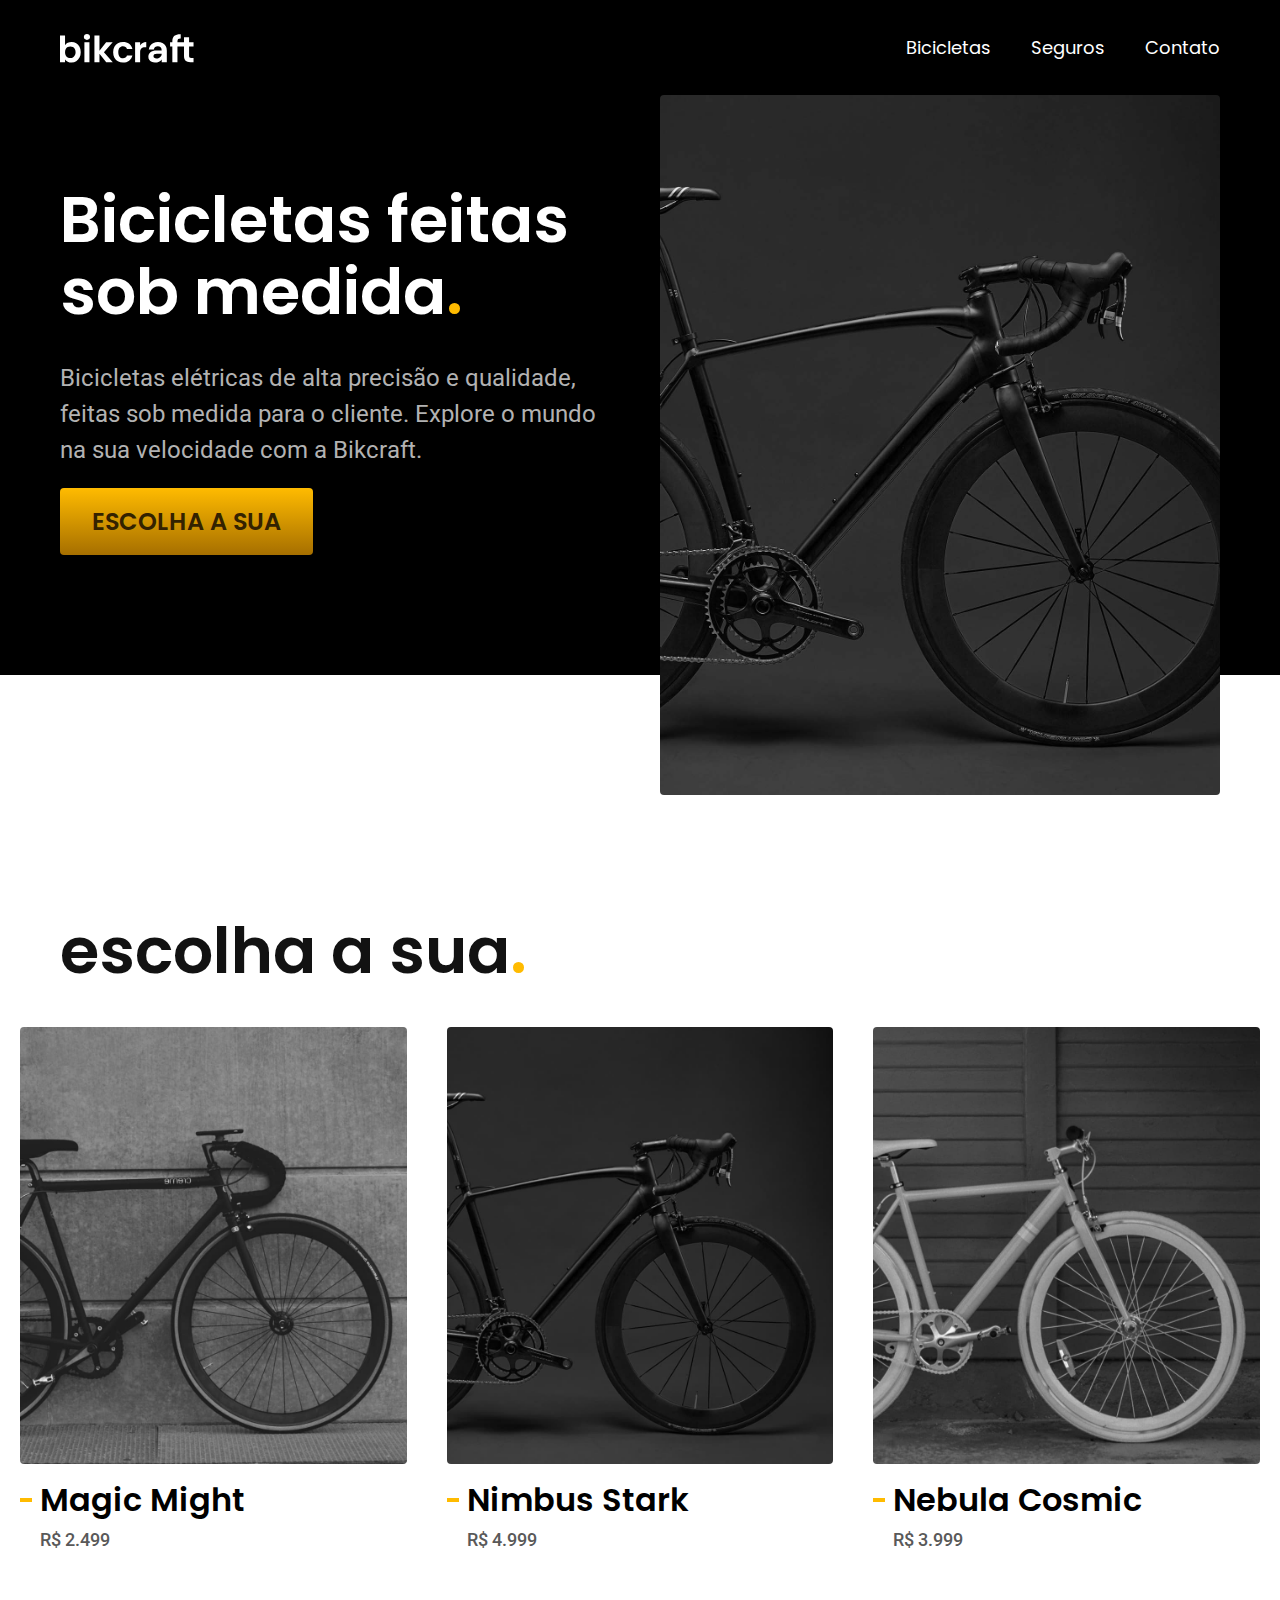
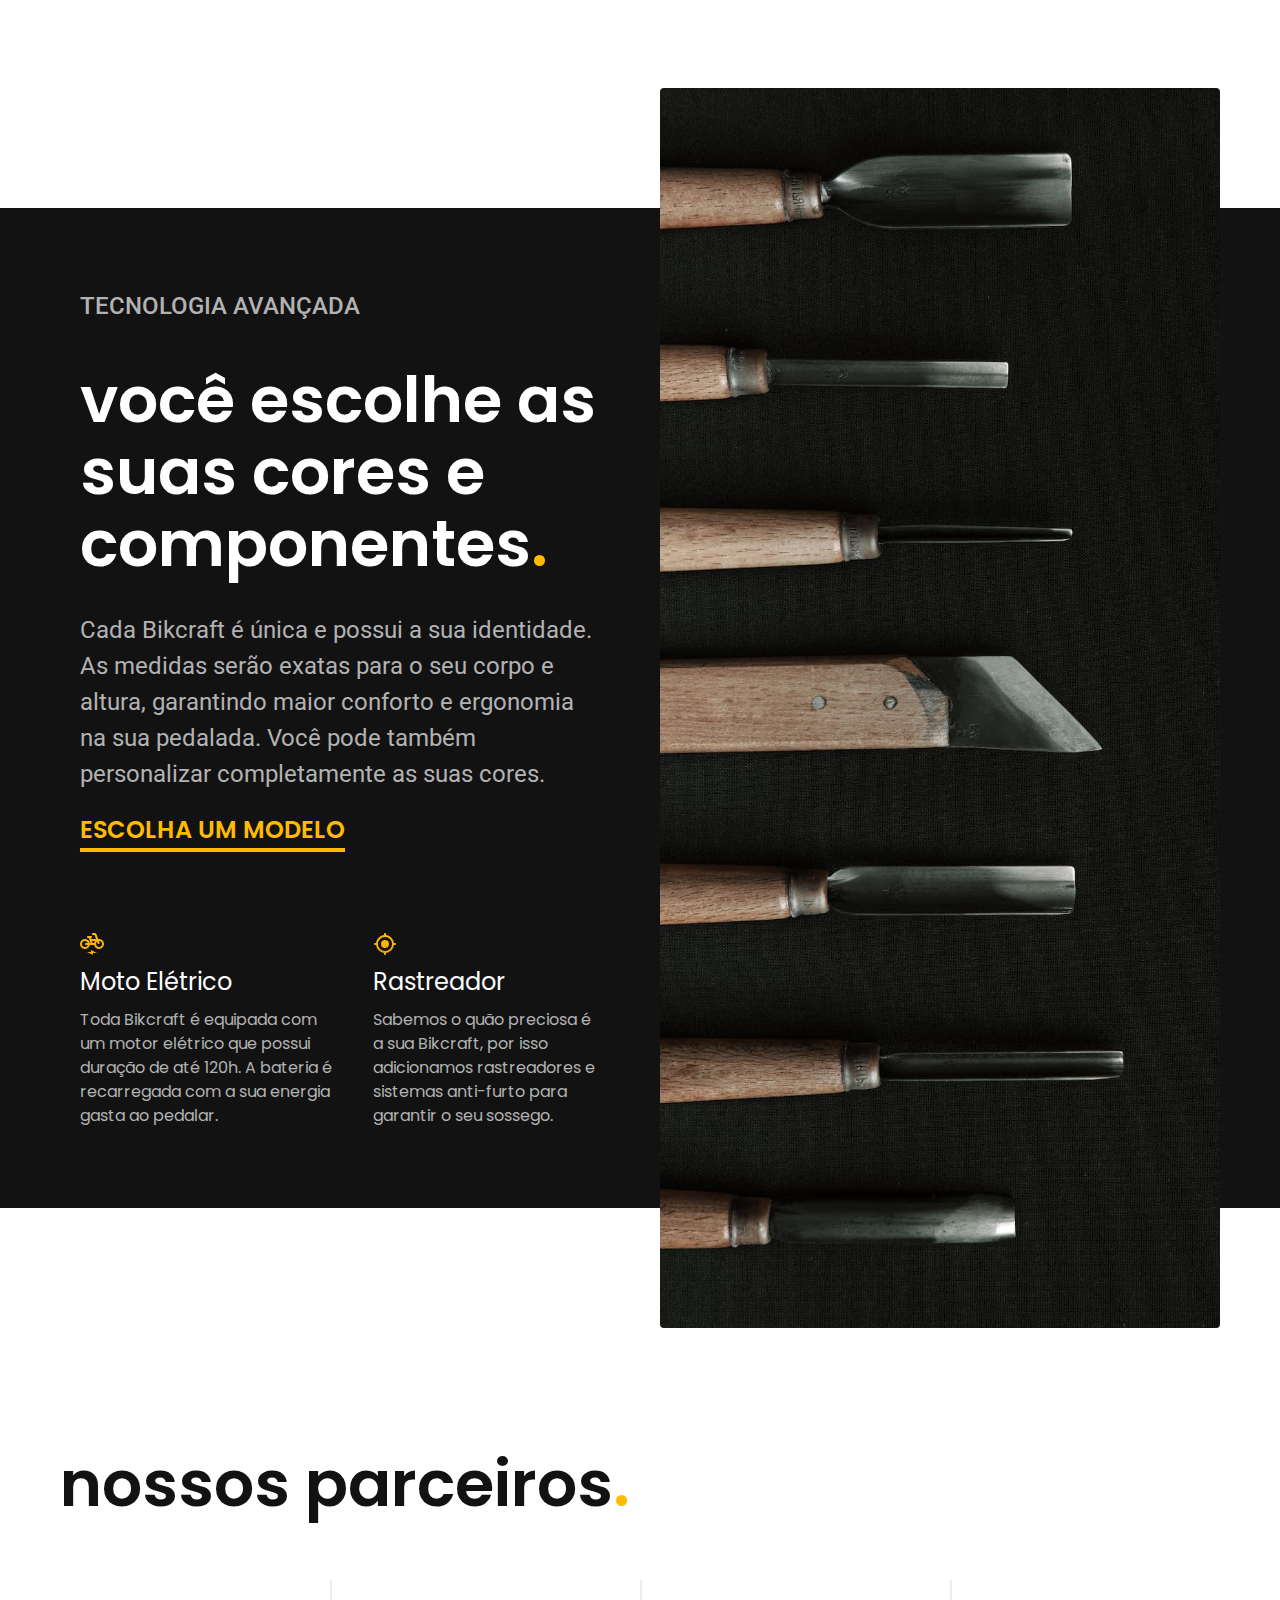
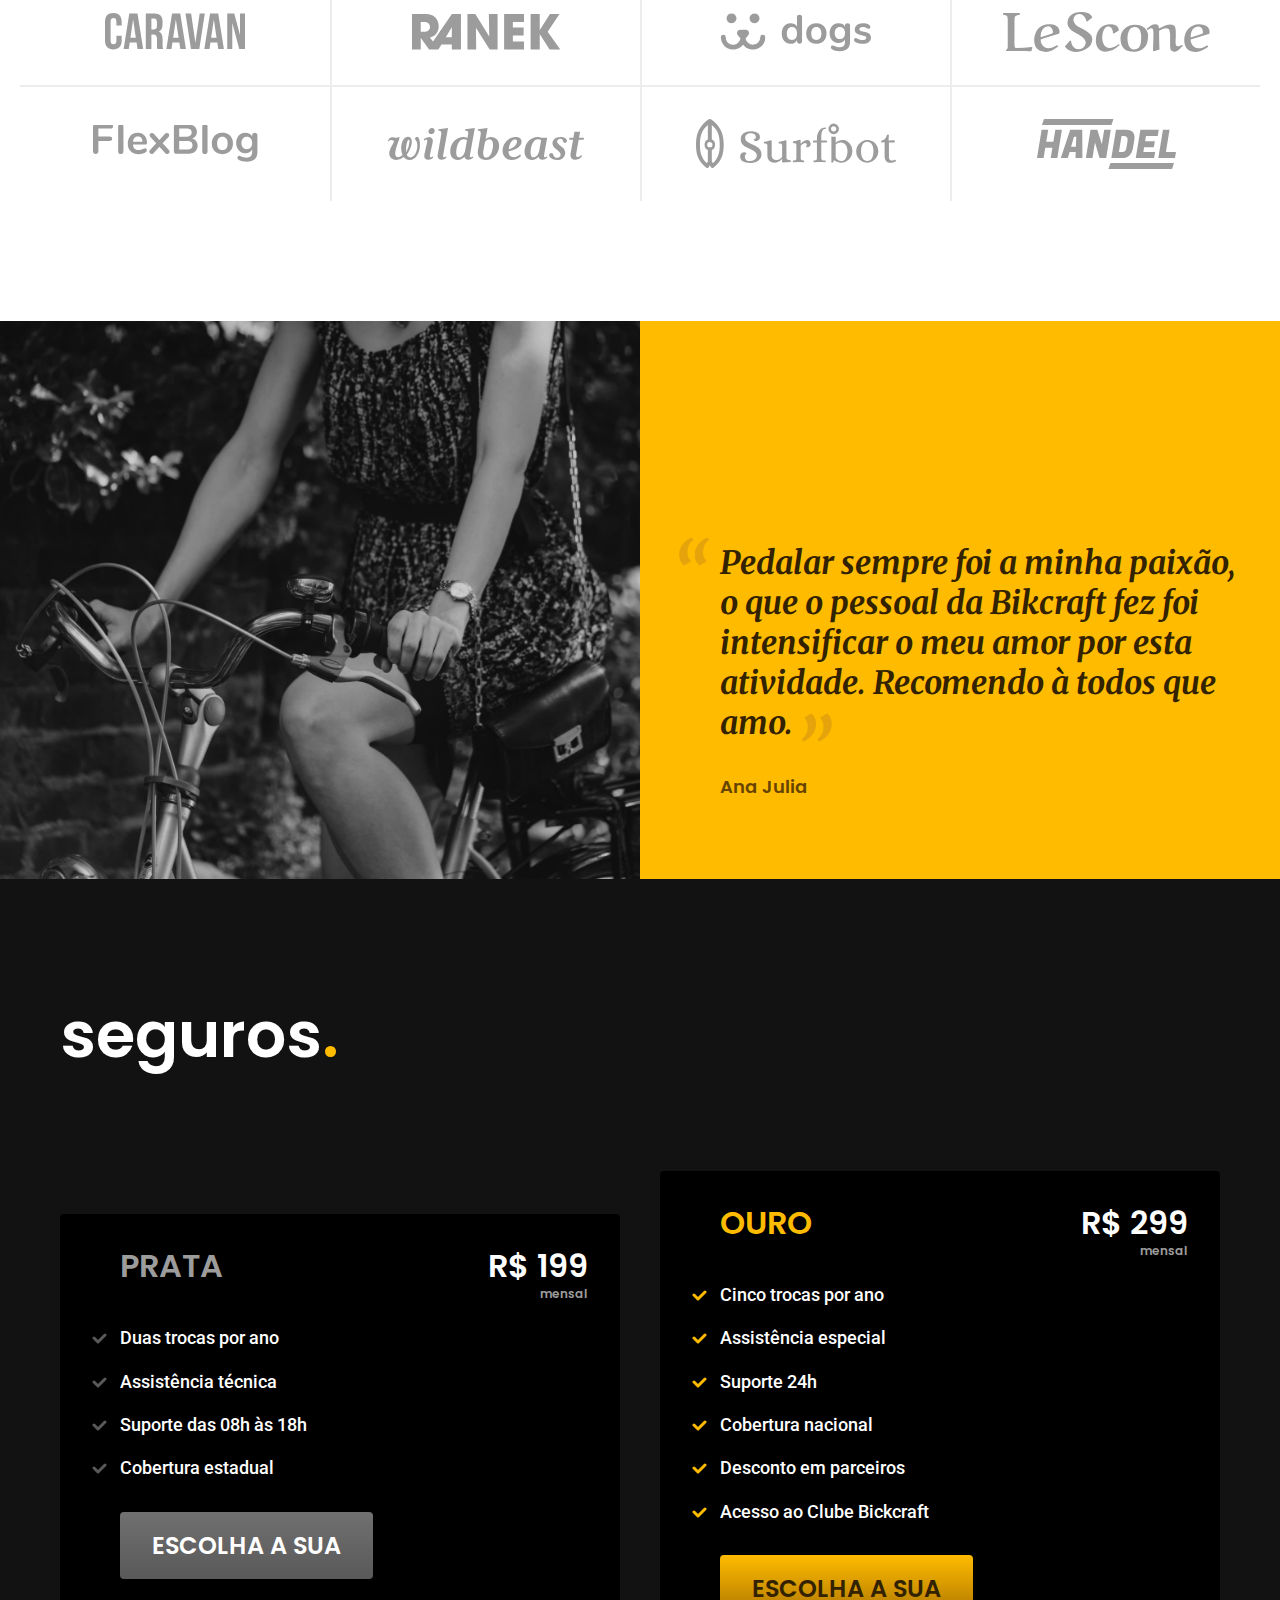
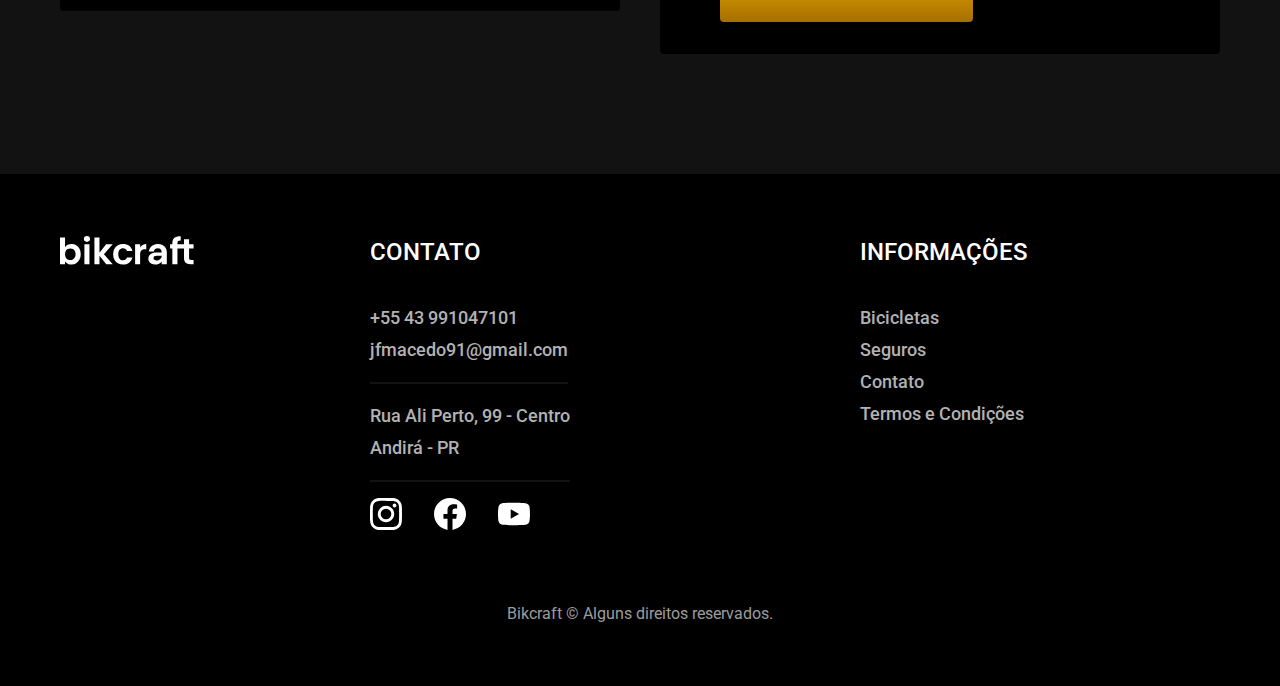
==== index.html @ 84ad5afe "add home footer" ====
<!DOCTYPE html>
<html lang="pt-BR">
<head>
  <meta charset="UTF-8" />
  <link rel="preconnect" href="https://fonts.googleapis.com" />
  <link rel="preconnect" href="https://fonts.gstatic.com" crossorigin />
  <link href="https://fonts.googleapis.com/css2?family=Merriweather:ital,wght@1,900&family=Poppins:wght@400;600&family=Roboto:wght@400;500&display=swap" rel="stylesheet" />
  <meta name="viewport" content="width=device-width, initial-scale=1.0" />
  <title>Bikcraft - Bicicletas Elétricas</title>
  <meta name="description" content="Bicicletas elétricas de alta precisão e qualidade,  feitas sob medida para o cliente. Explore o mundo na sua velocidade com a Bikcraft." />
  <link rel="stylesheet" href="./css/styles.css">
  <link rel="icon" href="favicon.png" type="image/png">
</head>
<body>
  <header class="header-bg">
    <div class="header container">
      <a href="./">
        <img src="./img/bikcraft.svg" alt="Bikcraft">
      </a>
      <nav aria-label="primaria">
        <ul class="header-menu font1-m color-gray00">
          <li><a href="./bicycles.html">Bicicletas</a></li>
          <li><a href="./secure.html">Seguros</a></li>
          <li><a href="./contact.html">Contato</a></li>
        </ul>
      </nav>
    </div>
  </header>
  <main class="introduction-bg">
    <div class="introduction container color-gray00">
      <div class="introduction-content">
        <h1 class="font1-xxl color-gray00">Bicicletas feitas sob medida<span class="color-primary01">.</span></h1>
        <p class="font2-l color-gray05">Bicicletas elétricas de alta precisão e qualidade,  feitas sob medida para o cliente. Explore o mundo na sua velocidade com a Bikcraft.</p>
        <a class="button primary" href="./bicycles.html">Escolha a sua</a>
      </div>
      <div>
        <img src="./img/fotos/introducao.jpg" alt="Bicicleta elétrica preta.">
      </div>
    </div>
  </main>
  <article class="bicycles-list">
    <h2 class="container font1-xxl color-gray11">escolha a sua<span class="color-primary01">.</span></h2>
    <ul>
      <li>
        <a href="./bicycles/magic-might.html">
          <img src="./img/bicicletas/magic-home.jpg" alt="Bicicleta Preta">
          <h3 class="font1-xl color-gray12">Magic Might</h3>
          <span class="font2-m color-gray08">R$ 2.499</span>
        </a>
      </li>
      <li>
        <a href="./bicycles/nimbus-stark.html">
          <img src="./img/bicicletas/nimbus-home.jpg" alt="Bicicleta Branca">
          <h3 class="font1-xl color-gray12">Nimbus Stark</h3>
          <span class="font2-m color-gray08">R$ 4.999</span>
        </a>
      </li>
      <li>
        <a href="./bicycles/nebula-cosmic.html">
          <img src="./img/bicicletas/nebula-home.jpg" alt="Bicicleta Preta">
          <h3 class="font1-xl color-gray12">Nebula Cosmic</h3>
          <span class="font2-m color-gray08">R$ 3.999</span>
        </a>
      </li>
    </ul>
  </article>
  <article class="technology-bg">
    <div class="technology container">
      <div class="technology-content">
        <span class="font2-l-b color-gray05">tecnologia avançada</span>
        <h2 class="font1-xxl color-gray00">você escolhe as suas cores e componentes<span class="color-primary01">.</span></h2>
        <p class="font2-l color-gray05 ">Cada Bikcraft é única e possui a sua identidade. As medidas serão exatas para o seu corpo e altura, garantindo maior conforto e ergonomia na sua pedalada. Você pode também personalizar completamente as suas cores.</p>
        <a class="link" href="./bicycles.html">Escolha um modelo</a>
        <div class="technology-benefits">
          <div>
            <img src="./img/icones/eletrica.svg" alt="">
            <h3 class="font1-l color-gray00">Moto Elétrico</h3>
            <p class="font1-s color-gray05">Toda Bikcraft é equipada com um motor elétrico que possui duração de até 120h. A bateria é recarregada com a sua energia gasta ao pedalar.</p>
          </div>
          <div>
            <img src="./img/icones/rastreador.svg" alt="">
            <h3 class="font1-l color-gray00">Rastreador</h3>
            <p class="font1-s color-gray05">Sabemos o quão preciosa é a sua Bikcraft, por isso adicionamos rastreadores e sistemas anti-furto para garantir o seu sossego.</p>
          </div>
        </div>
      </div>
      <div class="technology-image">
        <img src="./img/fotos/tecnologia.jpg" alt="">
      </div>
    </div>
  </article>
  <section class="partners" aria-label="Nossos parceiros">
    <h2 class="container font1-xxl color-gray11">nossos parceiros<span class="color-primary01">.</span></h2>
    <ul>
      <li><img src="./img/parceiros/caravan.svg" alt="caravan"></li>
      <li><img src="./img/parceiros/ranek.svg" alt="ranek"></li>
      <li><img src="./img/parceiros/dogs.svg" alt="dogs"></li>
      <li><img src="./img/parceiros/lescone.svg" alt="lescone"></li>
      <li><img src="./img/parceiros/flexblog.svg" alt="flexblog"></li>
      <li><img src="./img/parceiros/wildbeast.svg" alt="wildbeast"></li>
      <li><img src="./img/parceiros/surfbot.svg" alt="surfbot"></li>
      <li><img src="./img/parceiros/handel.svg" alt="handel"></li>
    </ul>
  </section>
  <section class="testimony" aria-label="Depoimento">
    <div>
      <img src="./img/fotos/depoimento.jpg" alt="Pessoa pedalando em uma bikcraft">
    </div>
    <div class="testimony-content">
      <blockquote class="font1-xl color-primary05">
        <p>Pedalar sempre foi a minha paixão, o que o pessoal da Bikcraft fez foi intensificar o meu amor por esta atividade. Recomendo à todos que amo.</p>
      </blockquote>
      <span class="font1-m-b color-primary04">Ana Julia</span>
    </div>
  </section>
  <article class="secures-bg">
    <div class="secures container">
      <h2 class="font1-xxl color-gray00">seguros<span class="color-primary01">.</span></h2>
      <div class="secure silver">
        <h3 class="font1-xl color-gray06">PRATA</h3>
        <span class="font1-xl color-gray00">R$ 199<span class="font1-xs color-gray06">mensal</span></span>
        <ul class="font2-m color-gray00">
          <li>Duas trocas por ano</li>
          <li>Assistência técnica</li>
          <li>Suporte das 08h às 18h</li>
          <li>Cobertura estadual</li>
        </ul>
        <a class="button secondary" href="./budget.html">Escolha a sua</a>
      </div>
      <div class="secure gold">
        <h3 class="font1-xl color-primary01">OURO</h3>
        <span class="font1-xl color-gray00">R$ 299<span class="font1-xs color-gray06">mensal</span></span>
        <ul class="font2-m color-gray00">
          <li>Cinco trocas por ano</li>
          <li>Assistência especial</li>
          <li>Suporte 24h</li>
          <li>Cobertura nacional</li>
          <li>Desconto em parceiros</li>
          <li>Acesso ao Clube Bickcraft</li>
        </ul>
        <a class="button primary" href="./budget.html">Escolha a sua</a>
      </div>
    </div>
  </article>
  <footer class="footer-bg">
    <div class="footer container">
      <img src="./img/bikcraft.svg" alt="Bikcraft">
      <div class="footer-contact">
        <h3 class="font2-l-b color-gray00">Contato</h3>
        <ul class="font2-m color-gray05">
          <li><a href="tel:+5543991047101">+55 43 991047101</a></li>
          <li><a href="mailto:jfmacedo91@gmail.com">jfmacedo91@gmail.com</a></li>
        </ul>
        <address class="font2-m color-gray05">
          Rua Ali Perto, 99 - Centro <br />
          Andirá - PR
        </address>
        <div class="footer-social">
          <a href="https://www.instagram.com/">
            <img src="./img/redes/instagram.svg" alt="Icone Instagram">
          </a>
          <a href="https://www.facebook.com/">
            <img src="./img/redes/facebook.svg" alt="Icone Facebook">
          </a>
          <a href="https://www.youtube.com/">
            <img src="./img/redes/youtube.svg" alt="Icone Youtube">
          </a>
        </div>
      </div>
      <div class="footer-information">
        <h3 class="font2-l-b color-gray00">Informações</h3>
        <nav>
          <ul class="font2-m color-gray05">
            <li><a href="./bicycles.html">Bicicletas</a></li>
            <li><a href="./secure.html">Seguros</a></li>
            <li><a href="./contact.html">Contato</a></li>
            <li><a href="./terms.html">Termos e Condições</a></li>
          </ul>
        </nav>
      </div>
      <p class="footer-copy font2-s color-gray06">Bikcraft &copy; Alguns direitos reservados.</p>
    </div>
  </footer>
</body>
</html>
---- css/styles.css ----
@import "./global/global.css";

/* Utilities */
@import "./utilities/colors.css";
@import "./utilities/typography.css";
@import "./utilities/components.css";

/* Global */
@import "./global/header.css";
@import "./global/footer.css";

/* Home */
@import "./home/introduction.css";
@import "./home/technology.css";
@import "./home/partners.css";
@import "./home/testimony.css";

/* Bicycles */
@import "./bicycles/bicycles-list.css";

/* Secure */
@import "./secure/secure.css";
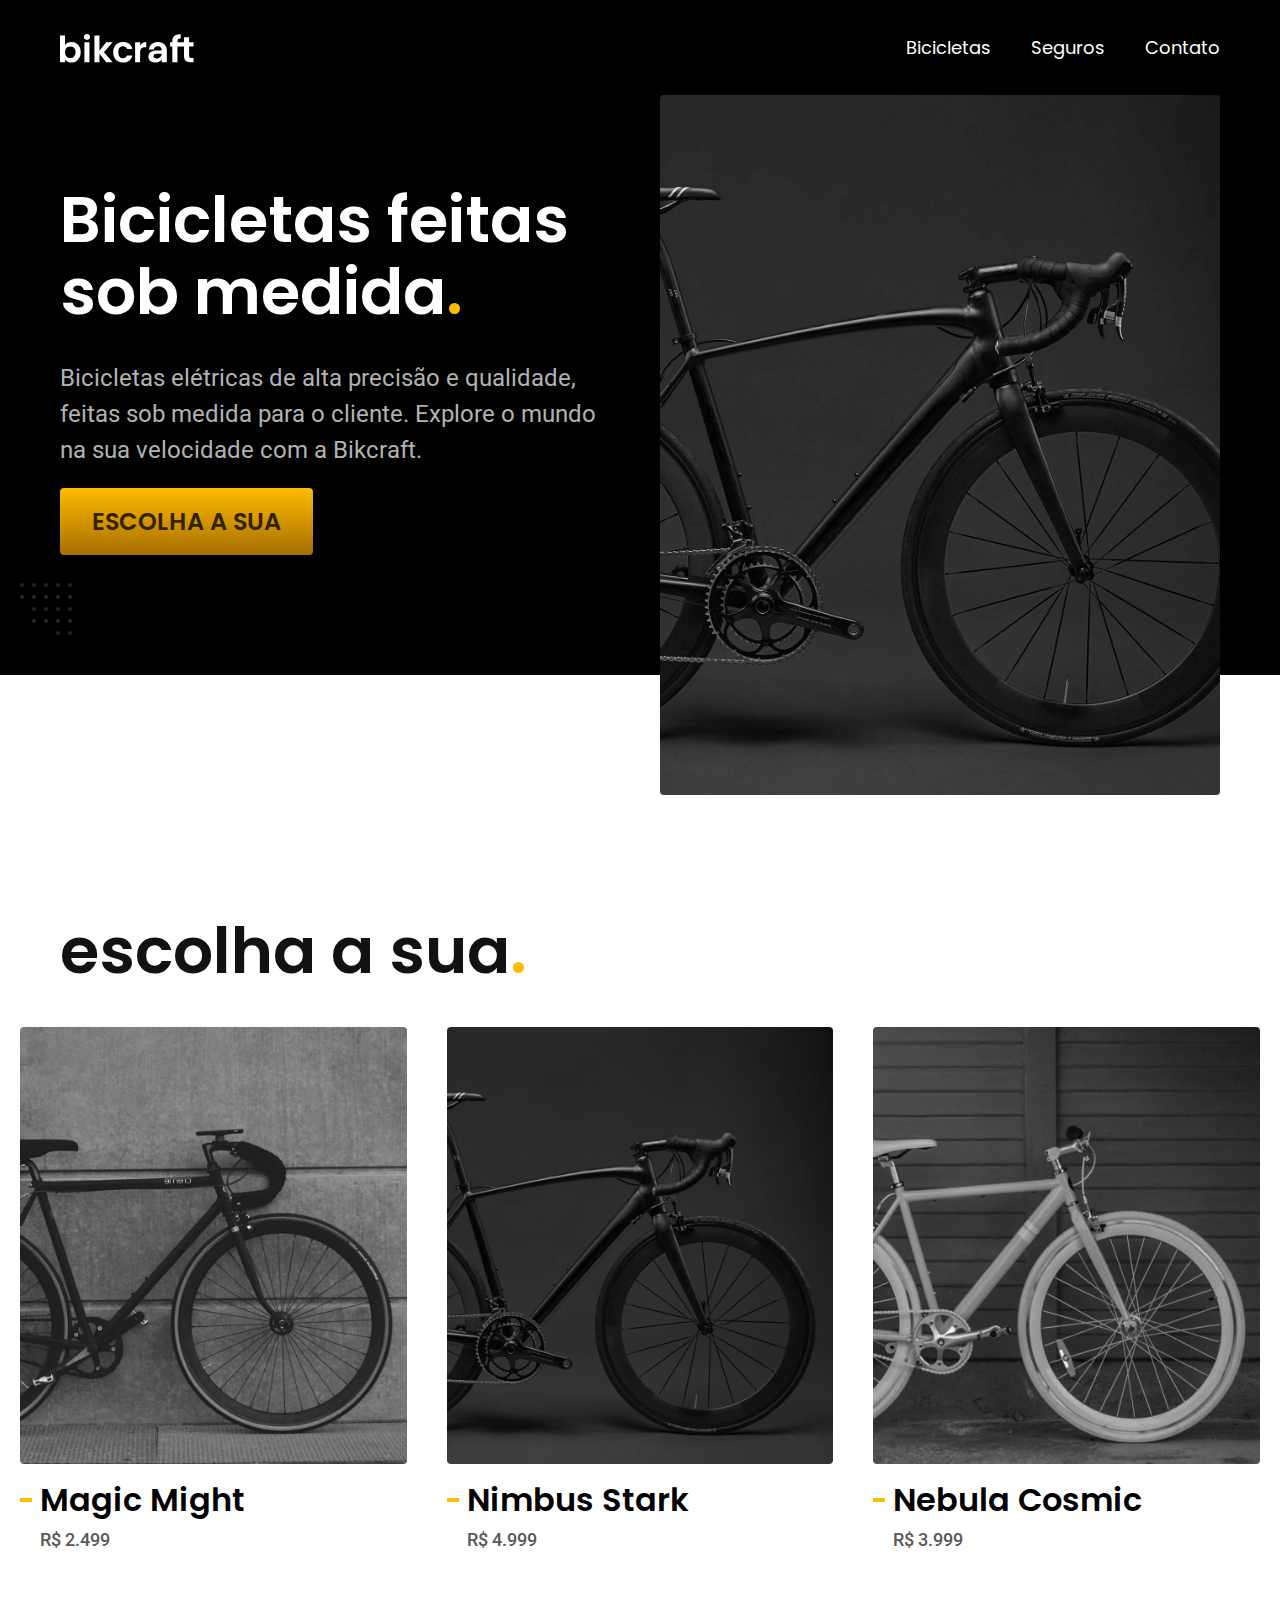
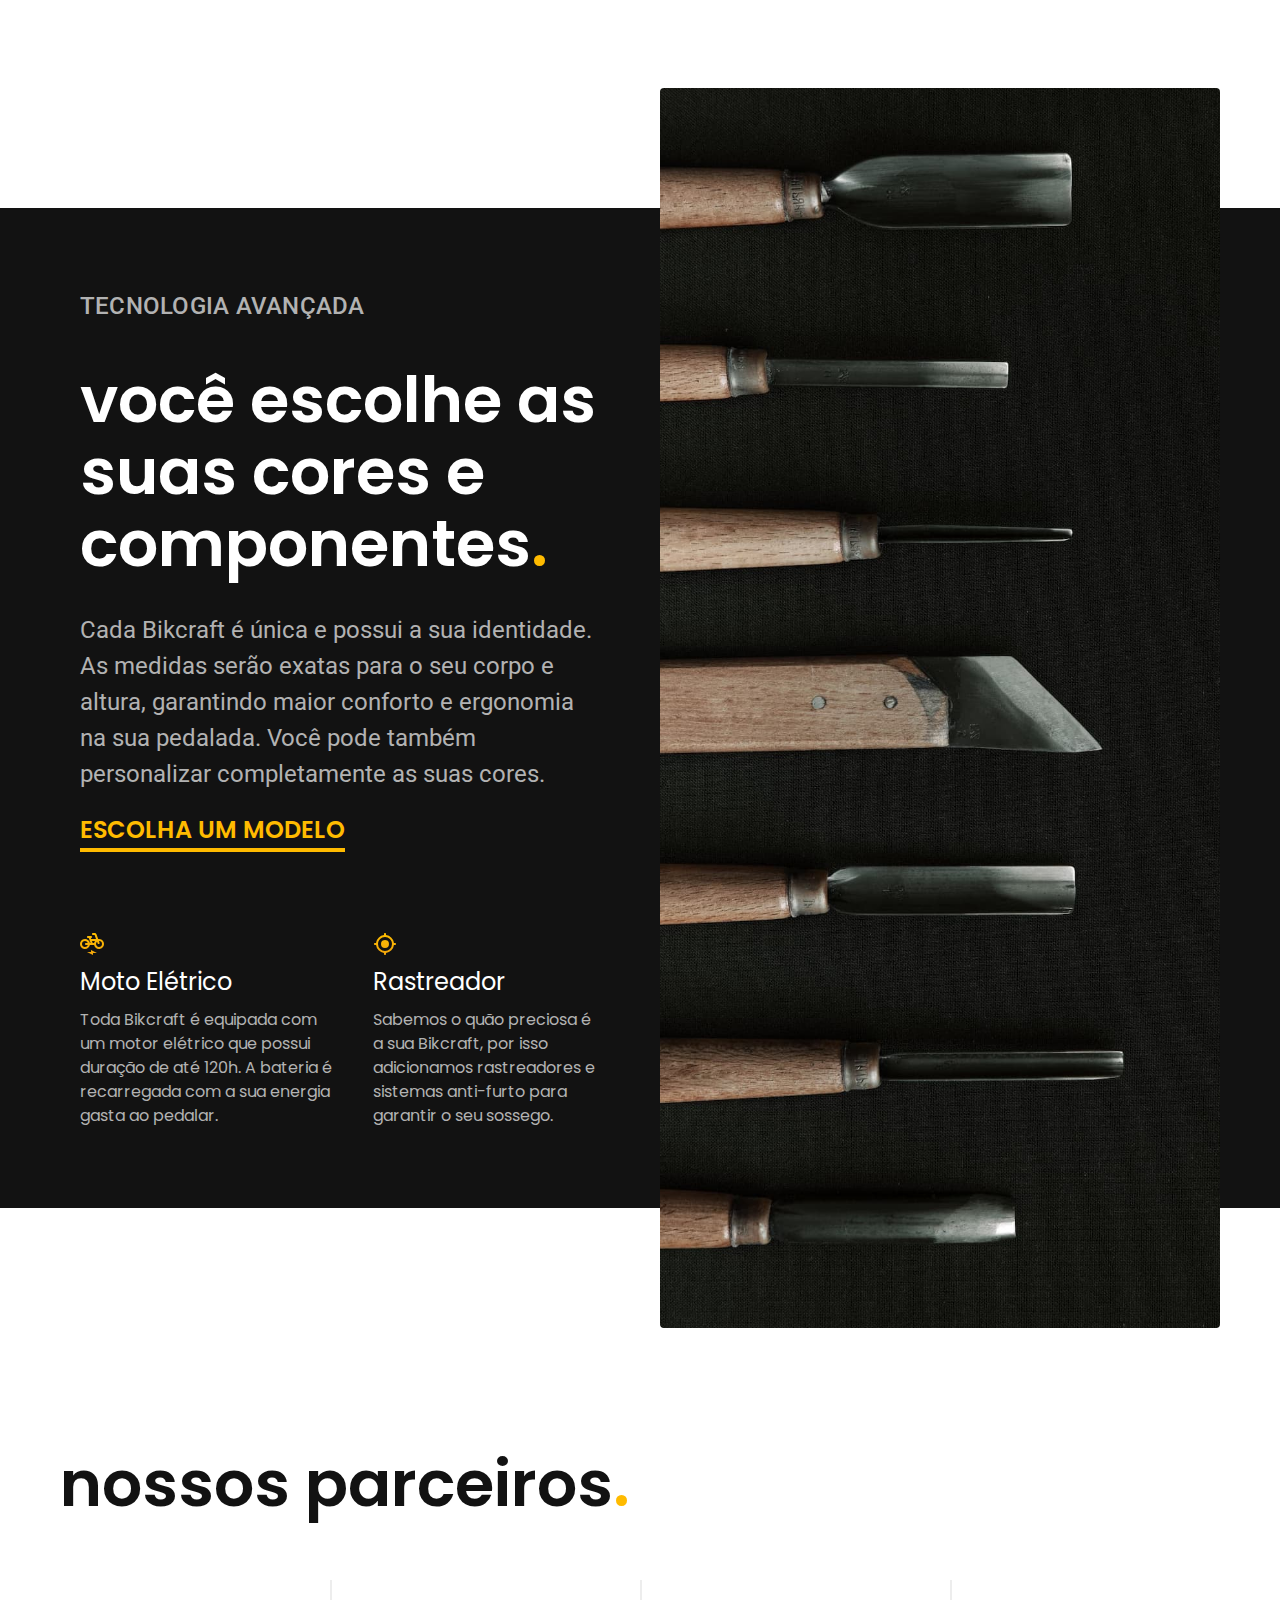
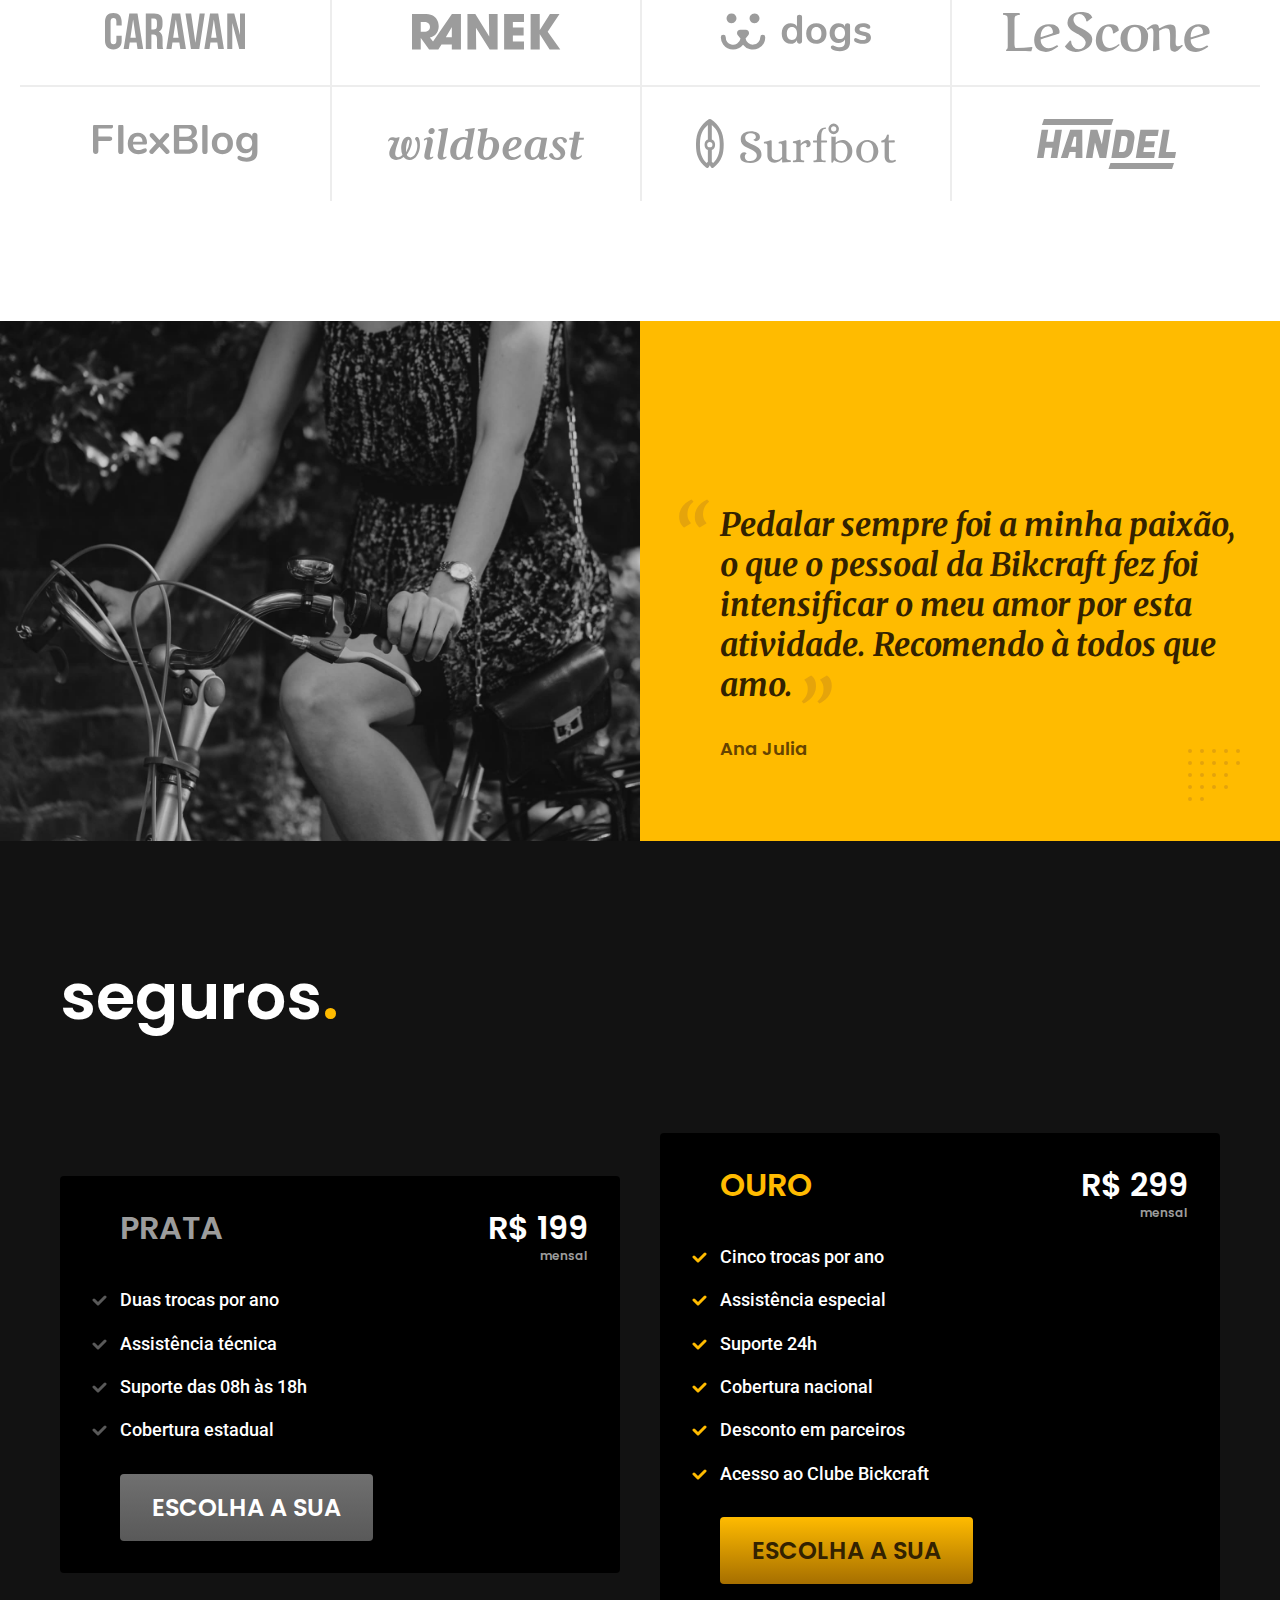
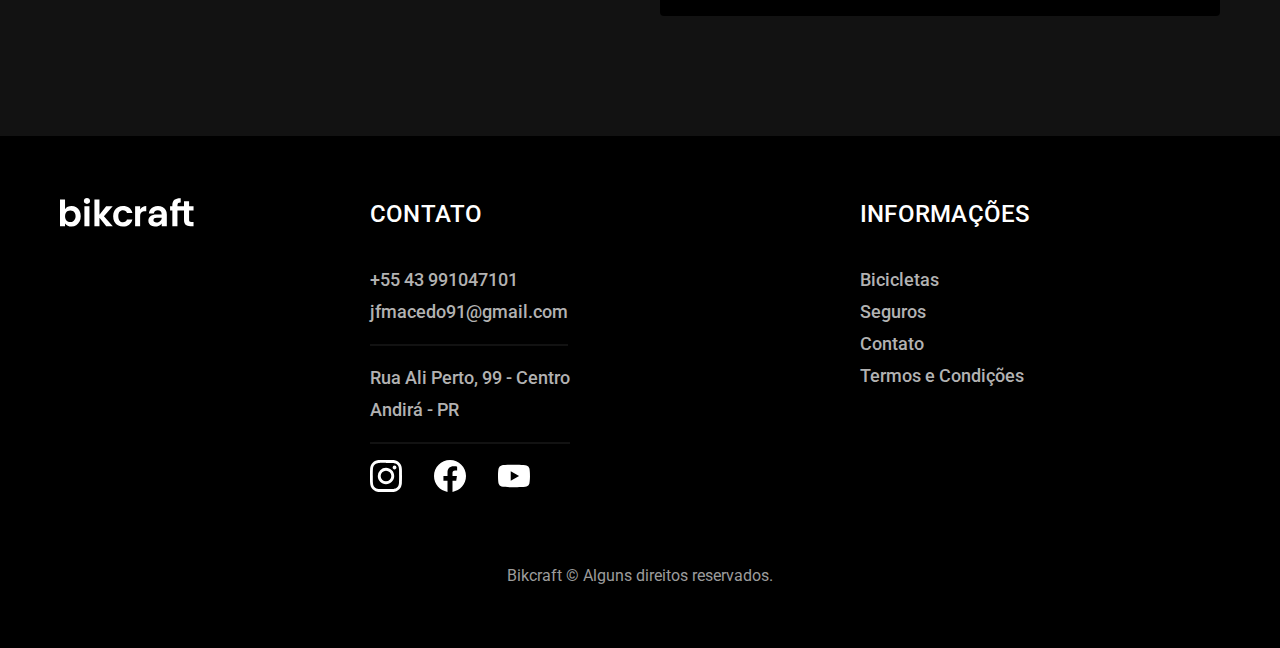
==== commit 7544e640: "add image dimensions" ====
--- a/index.html
+++ b/index.html
@@ -8,14 +8,15 @@
   <meta name="viewport" content="width=device-width, initial-scale=1.0" />
   <title>Bikcraft - Bicicletas Elétricas</title>
   <meta name="description" content="Bicicletas elétricas de alta precisão e qualidade,  feitas sob medida para o cliente. Explore o mundo na sua velocidade com a Bikcraft." />
+  <link rel="preload" href="./css/styles.css" as="style">
   <link rel="stylesheet" href="./css/styles.css">
-  <link rel="icon" href="favicon.png" type="image/png">
+  <link rel="icon" href="./img/icones/favicon.png" type="image/png">
 </head>
 <body>
   <header class="header-bg">
     <div class="header container">
       <a href="./">
-        <img src="./img/bikcraft.svg" alt="Bikcraft">
+        <img src="./img/bikcraft.svg" width="136" height="32" alt="Bikcraft">
       </a>
       <nav aria-label="primaria">
         <ul class="header-menu font1-m color-gray00">
@@ -33,9 +34,10 @@
         <p class="font2-l color-gray05">Bicicletas elétricas de alta precisão e qualidade,  feitas sob medida para o cliente. Explore o mundo na sua velocidade com a Bikcraft.</p>
         <a class="button primary" href="./bicycles.html">Escolha a sua</a>
       </div>
-      <div>
-        <img src="./img/fotos/introducao.jpg" alt="Bicicleta elétrica preta.">
-      </div>
+      <picture>
+        <source media="(max-width: 800px)" srcset="./img/bicicletas/nimbus.jpg">
+        <img src="./img/fotos/introducao.jpg" width="1280" height="1600" alt="Bicicleta elétrica preta.">
+      </picture>
     </div>
   </main>
   <article class="bicycles-list">
@@ -43,21 +45,21 @@
     <ul>
       <li>
         <a href="./bicycles/magic-might.html">
-          <img src="./img/bicicletas/magic-home.jpg" alt="Bicicleta Preta">
+          <img src="./img/bicicletas/magic-home.jpg" width="920" height="1040" alt="Bicicleta Preta">
           <h3 class="font1-xl color-gray12">Magic Might</h3>
           <span class="font2-m color-gray08">R$ 2.499</span>
         </a>
       </li>
       <li>
         <a href="./bicycles/nimbus-stark.html">
-          <img src="./img/bicicletas/nimbus-home.jpg" alt="Bicicleta Branca">
+          <img src="./img/bicicletas/nimbus-home.jpg" width="920" height="1040"  alt="Bicicleta Branca">
           <h3 class="font1-xl color-gray12">Nimbus Stark</h3>
           <span class="font2-m color-gray08">R$ 4.999</span>
         </a>
       </li>
       <li>
         <a href="./bicycles/nebula-cosmic.html">
-          <img src="./img/bicicletas/nebula-home.jpg" alt="Bicicleta Preta">
+          <img src="./img/bicicletas/nebula-home.jpg" width="920" height="1040"  alt="Bicicleta Preta">
           <h3 class="font1-xl color-gray12">Nebula Cosmic</h3>
           <span class="font2-m color-gray08">R$ 3.999</span>
         </a>
@@ -73,38 +75,38 @@
         <a class="link" href="./bicycles.html">Escolha um modelo</a>
         <div class="technology-benefits">
           <div>
-            <img src="./img/icones/eletrica.svg" alt="">
+            <img src="./img/icones/eletrica.svg" width="24" height="24" alt="">
             <h3 class="font1-l color-gray00">Moto Elétrico</h3>
             <p class="font1-s color-gray05">Toda Bikcraft é equipada com um motor elétrico que possui duração de até 120h. A bateria é recarregada com a sua energia gasta ao pedalar.</p>
           </div>
           <div>
-            <img src="./img/icones/rastreador.svg" alt="">
+            <img src="./img/icones/rastreador.svg" width="24" height="24" alt="">
             <h3 class="font1-l color-gray00">Rastreador</h3>
             <p class="font1-s color-gray05">Sabemos o quão preciosa é a sua Bikcraft, por isso adicionamos rastreadores e sistemas anti-furto para garantir o seu sossego.</p>
           </div>
         </div>
       </div>
       <div class="technology-image">
-        <img src="./img/fotos/tecnologia.jpg" alt="">
+        <img src="./img/fotos/tecnologia.jpg" width="1200" height="1920" alt="">
       </div>
     </div>
   </article>
   <section class="partners" aria-label="Nossos parceiros">
     <h2 class="container font1-xxl color-gray11">nossos parceiros<span class="color-primary01">.</span></h2>
     <ul>
-      <li><img src="./img/parceiros/caravan.svg" alt="caravan"></li>
-      <li><img src="./img/parceiros/ranek.svg" alt="ranek"></li>
-      <li><img src="./img/parceiros/dogs.svg" alt="dogs"></li>
-      <li><img src="./img/parceiros/lescone.svg" alt="lescone"></li>
-      <li><img src="./img/parceiros/flexblog.svg" alt="flexblog"></li>
-      <li><img src="./img/parceiros/wildbeast.svg" alt="wildbeast"></li>
-      <li><img src="./img/parceiros/surfbot.svg" alt="surfbot"></li>
-      <li><img src="./img/parceiros/handel.svg" alt="handel"></li>
+      <li><img src="./img/parceiros/caravan.svg" width="140" height="38" alt="caravan"></li>
+      <li><img src="./img/parceiros/ranek.svg" width="149" height="36" alt="ranek"></li>
+      <li><img src="./img/parceiros/dogs.svg" width="152" height="39" alt="dogs"></li>
+      <li><img src="./img/parceiros/lescone.svg" width="208" height="41" alt="lescone"></li>
+      <li><img src="./img/parceiros/flexblog.svg" width="165" height="38" alt="flexblog"></li>
+      <li><img src="./img/parceiros/wildbeast.svg" width="196" height="34" alt="wildbeast"></li>
+      <li><img src="./img/parceiros/surfbot.svg" width="200" height="49" alt="surfbot"></li>
+      <li><img src="./img/parceiros/handel.svg" width="139" height="50" alt="handel"></li>
     </ul>
   </section>
   <section class="testimony" aria-label="Depoimento">
     <div>
-      <img src="./img/fotos/depoimento.jpg" alt="Pessoa pedalando em uma bikcraft">
+      <img src="./img/fotos/depoimento.jpg" width="1560" height="1360" alt="Pessoa pedalando em uma bikcraft">
     </div>
     <div class="testimony-content">
       <blockquote class="font1-xl color-primary05">
@@ -144,7 +146,7 @@
   </article>
   <footer class="footer-bg">
     <div class="footer container">
-      <img src="./img/bikcraft.svg" alt="Bikcraft">
+      <img src="./img/bikcraft.svg" width="136" height="32" alt="Bikcraft">
       <div class="footer-contact">
         <h3 class="font2-l-b color-gray00">Contato</h3>
         <ul class="font2-m color-gray05">
@@ -157,13 +159,13 @@
         </address>
         <div class="footer-social">
           <a href="https://www.instagram.com/">
-            <img src="./img/redes/instagram.svg" alt="Icone Instagram">
+            <img src="./img/redes/instagram.svg" width="32" height="32" alt="Icone Instagram">
           </a>
           <a href="https://www.facebook.com/">
-            <img src="./img/redes/facebook.svg" alt="Icone Facebook">
+            <img src="./img/redes/facebook.svg" width="32" height="32" alt="Icone Facebook">
           </a>
           <a href="https://www.youtube.com/">
-            <img src="./img/redes/youtube.svg" alt="Icone Youtube">
+            <img src="./img/redes/youtube.svg" width="32" height="32" alt="Icone Youtube">
           </a>
         </div>
       </div>
--- a/css/styles.css
+++ b/css/styles.css
@@ -4,6 +4,7 @@
 @import "./utilities/colors.css";
 @import "./utilities/typography.css";
 @import "./utilities/components.css";
+@import "./utilities/form.css";
 
 /* Global */
 @import "./global/header.css";
@@ -16,7 +17,22 @@
 @import "./home/testimony.css";
 
 /* Bicycles */
+@import "./bicycles/bicycles.css";
 @import "./bicycles/bicycles-list.css";
+@import "./bicycle/bicycle.css";
+@import "./bicycle/bicycle-secure.css";
 
 /* Secure */
-@import "./secure/secure.css";+@import "./secure/secure.css";
+@import "./secure/faq.css";
+@import "./secure/benefits.css";
+
+/* Contact */
+@import "./contact/contact.css";
+@import "./contact/stores.css";
+
+/* Budget */
+@import "./budget/budget.css";
+
+/* Terms */
+@import "./terms/terms.css";--- a/css/styles.css
+++ b/css/styles.css
@@ -4,6 +4,7 @@
 @import "./utilities/colors.css";
 @import "./utilities/typography.css";
 @import "./utilities/components.css";
+@import "./utilities/form.css";
 
 /* Global */
 @import "./global/header.css";
@@ -16,7 +17,22 @@
 @import "./home/testimony.css";
 
 /* Bicycles */
+@import "./bicycles/bicycles.css";
 @import "./bicycles/bicycles-list.css";
+@import "./bicycle/bicycle.css";
+@import "./bicycle/bicycle-secure.css";
 
 /* Secure */
-@import "./secure/secure.css";+@import "./secure/secure.css";
+@import "./secure/faq.css";
+@import "./secure/benefits.css";
+
+/* Contact */
+@import "./contact/contact.css";
+@import "./contact/stores.css";
+
+/* Budget */
+@import "./budget/budget.css";
+
+/* Terms */
+@import "./terms/terms.css";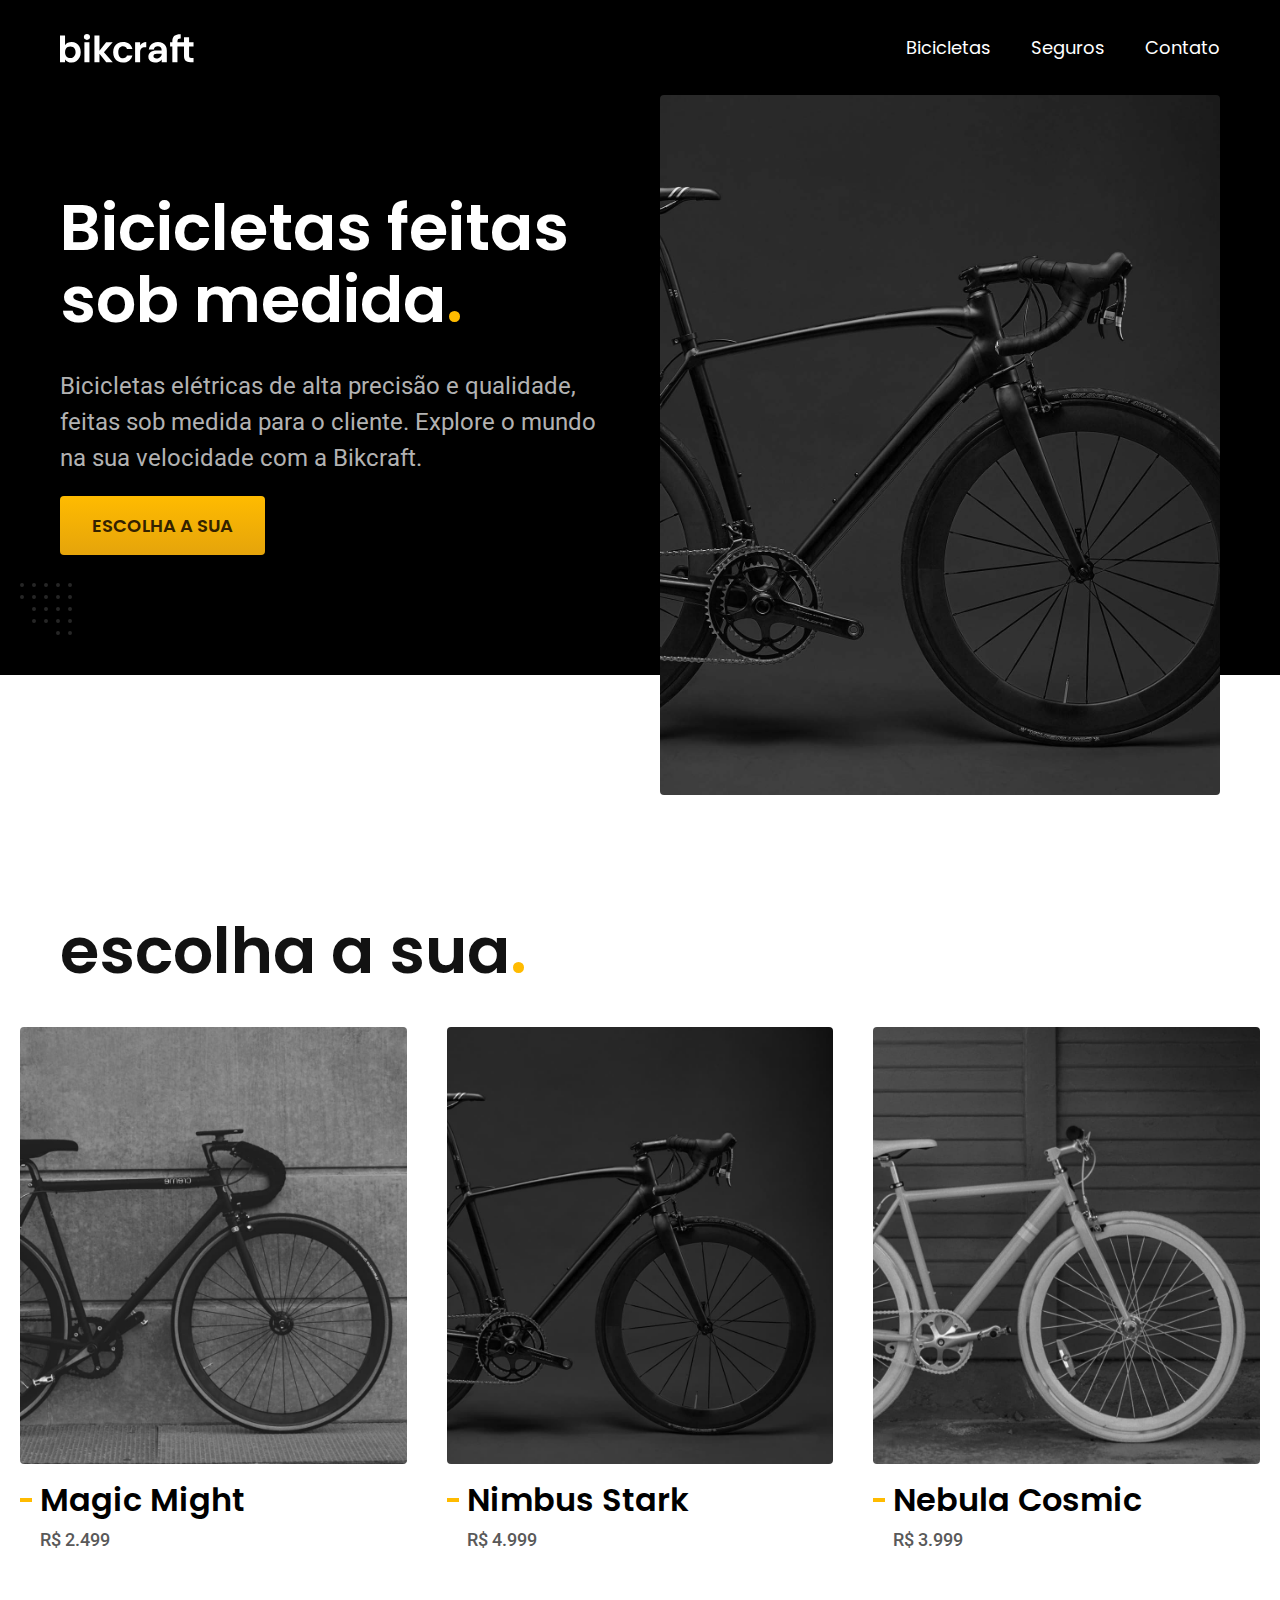
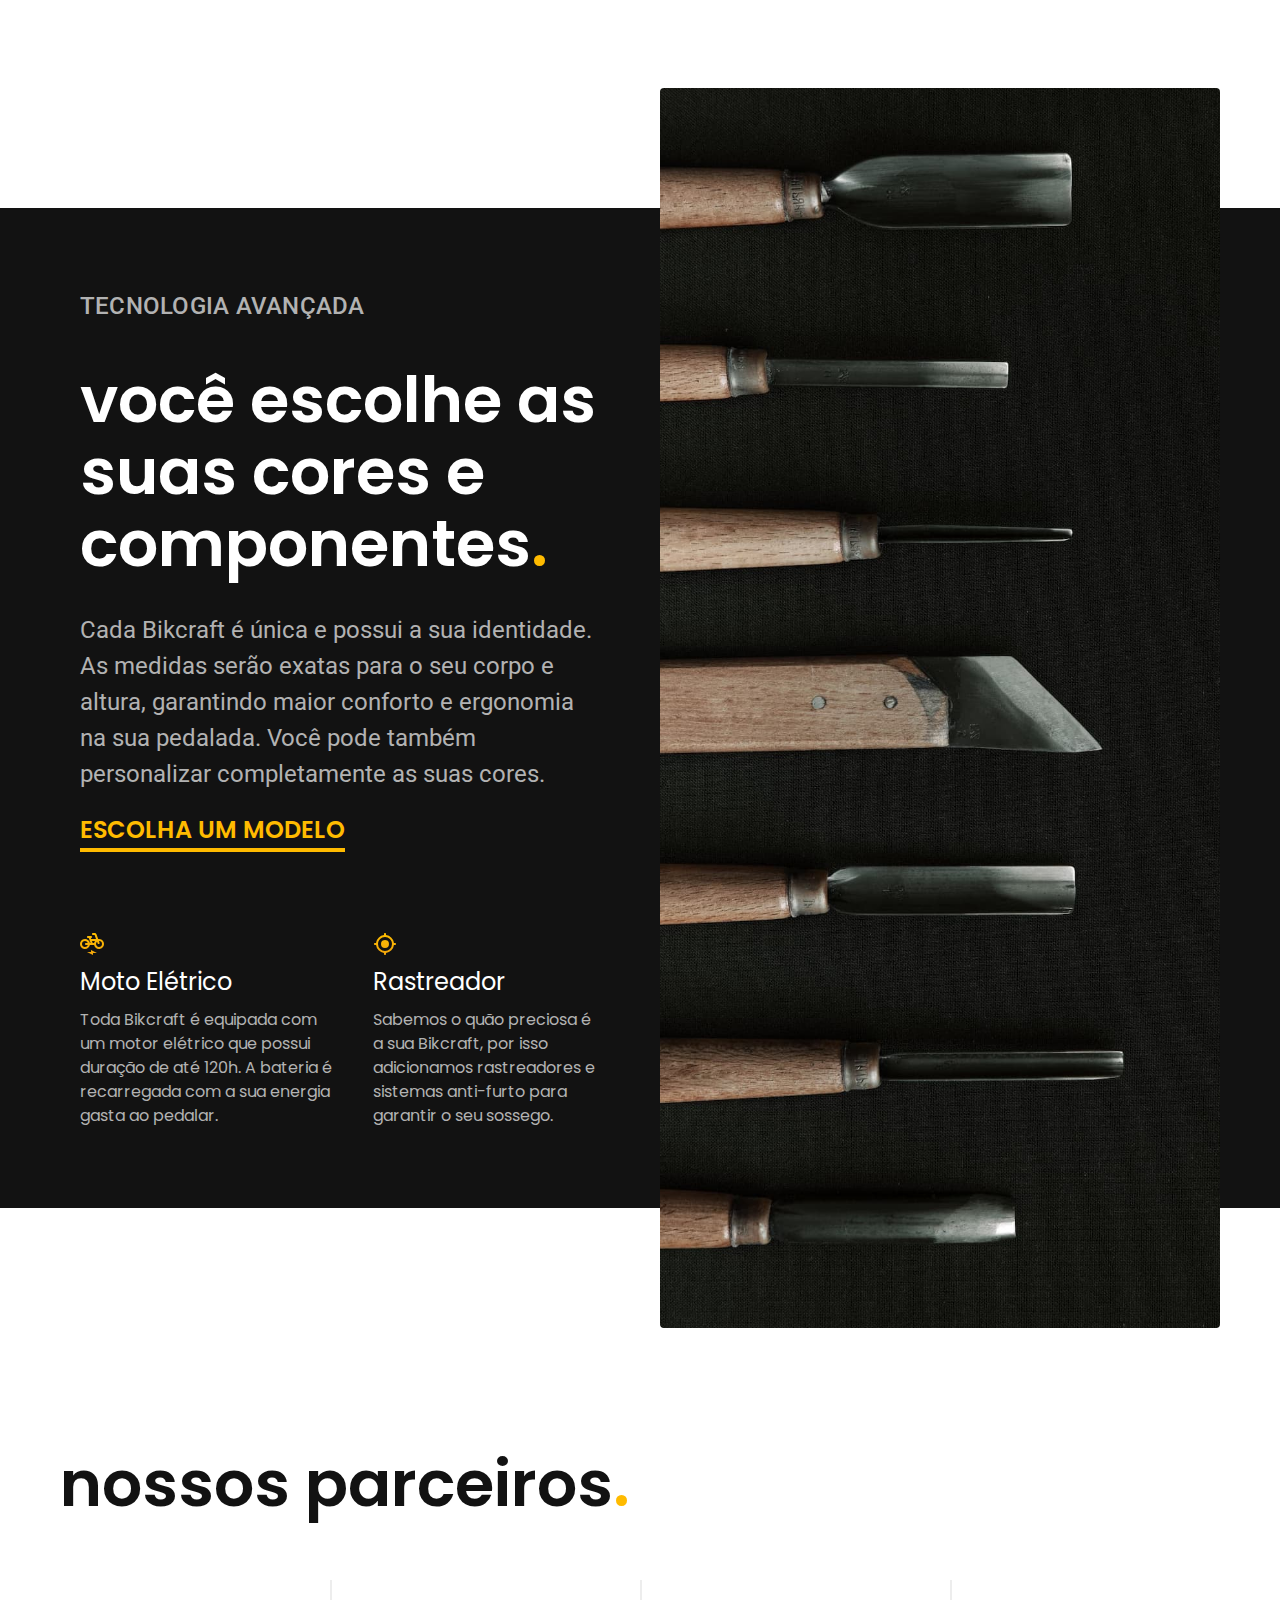
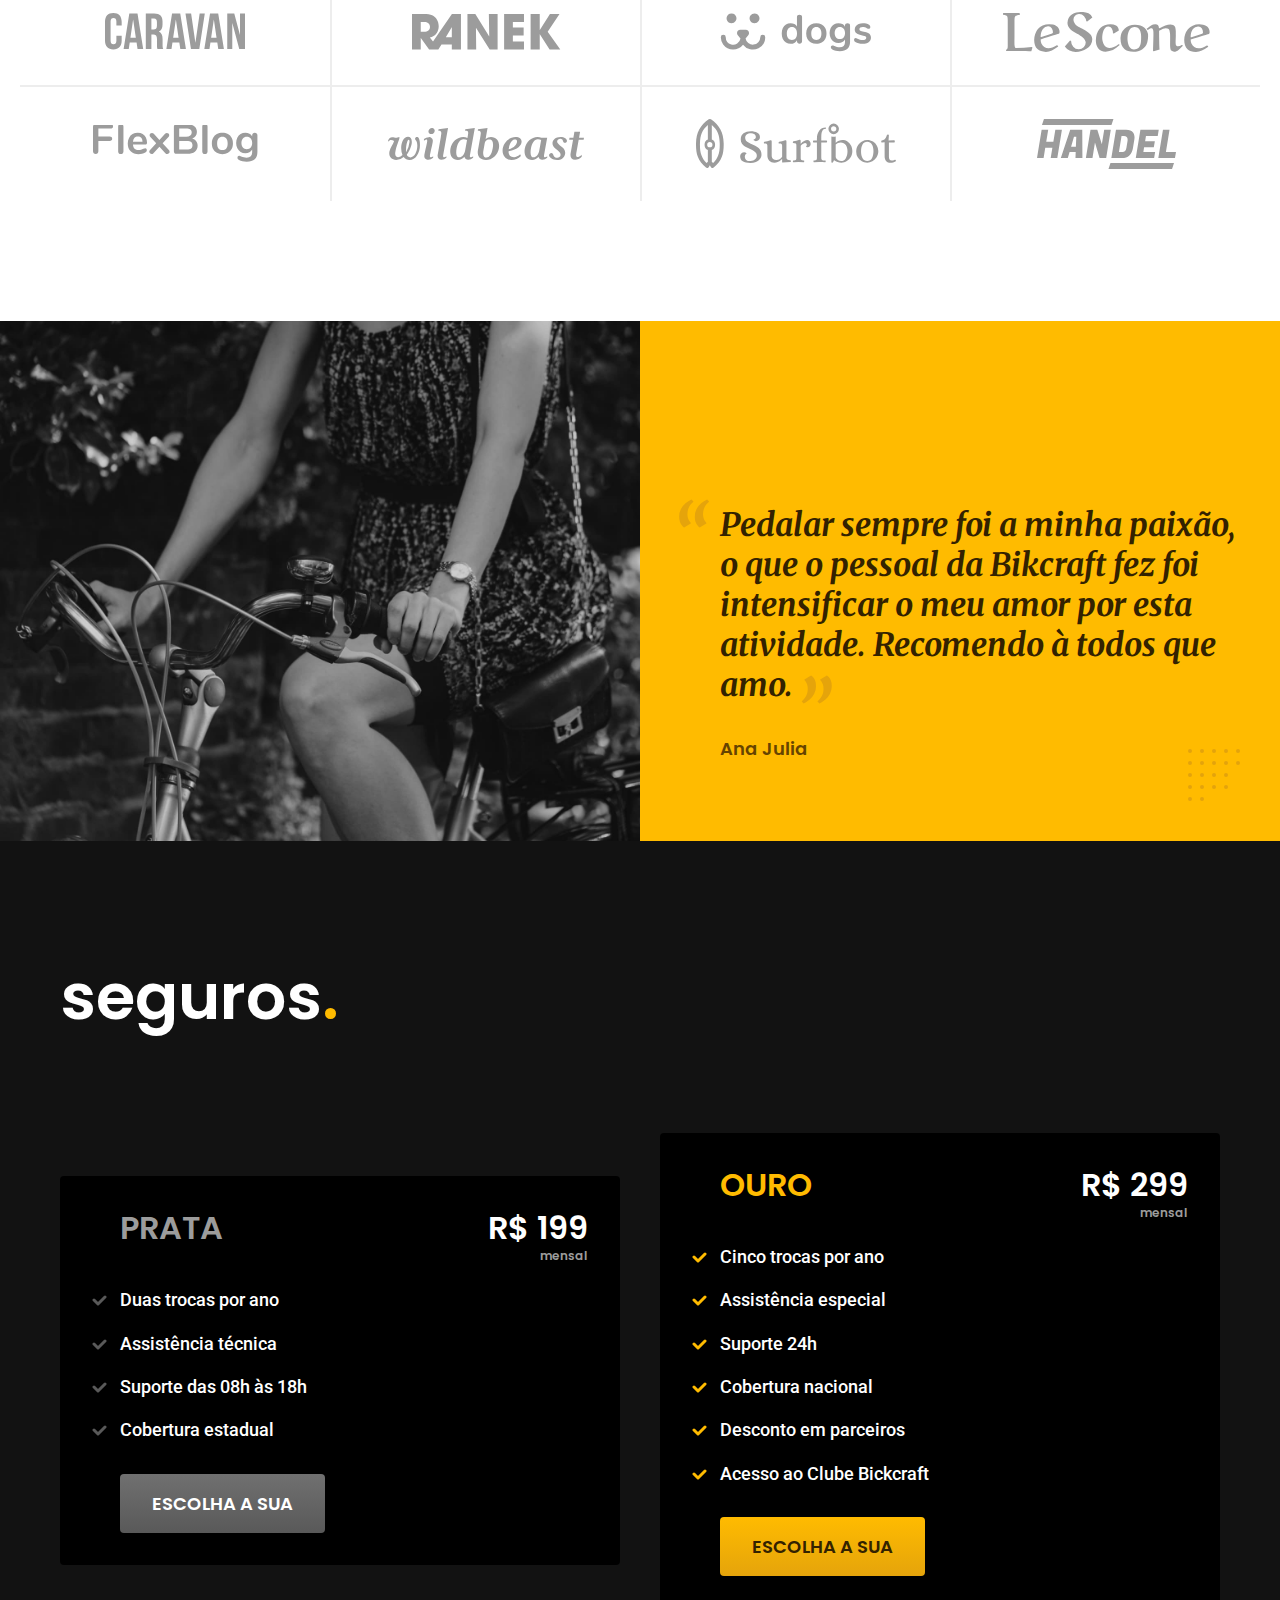
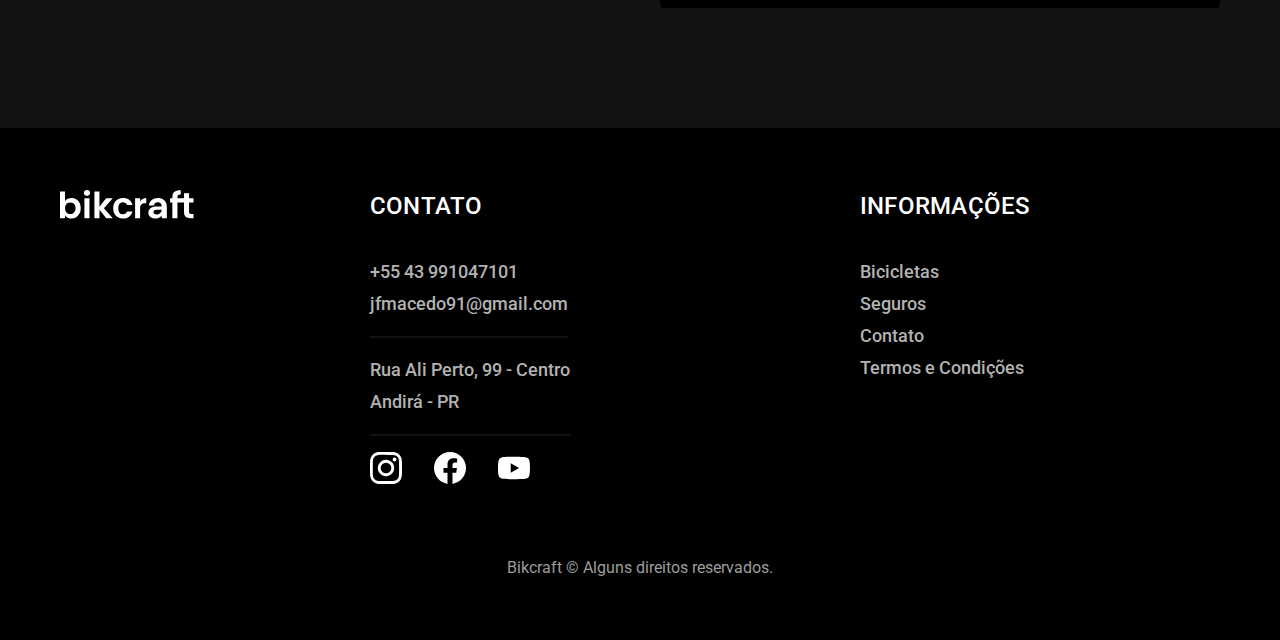
==== commit 48bd246a: "add simple anime plugin" ====
--- a/index.html
+++ b/index.html
@@ -30,11 +30,11 @@
   <main class="introduction-bg">
     <div class="introduction container color-gray00">
       <div class="introduction-content">
-        <h1 class="font1-xxl color-gray00">Bicicletas feitas sob medida<span class="color-primary01">.</span></h1>
-        <p class="font2-l color-gray05">Bicicletas elétricas de alta precisão e qualidade,  feitas sob medida para o cliente. Explore o mundo na sua velocidade com a Bikcraft.</p>
-        <a class="button primary" href="./bicycles.html">Escolha a sua</a>
+        <h1 class="font1-xxl color-gray00 fadeInLeft" data-anime="200">Bicicletas feitas sob medida<span class="color-primary01">.</span></h1>
+        <p class="font2-l color-gray05 fadeInLeft" data-anime="400">Bicicletas elétricas de alta precisão e qualidade,  feitas sob medida para o cliente. Explore o mundo na sua velocidade com a Bikcraft.</p>
+        <a class="button primary fadeInLeft" href="./bicycles.html" data-anime="600">Escolha a sua</a>
       </div>
-      <picture>
+      <picture class="fadeInRight" data-anime="800">
         <source media="(max-width: 800px)" srcset="./img/bicicletas/nimbus.jpg">
         <img src="./img/fotos/introducao.jpg" width="1280" height="1600" alt="Bicicleta elétrica preta.">
       </picture>
@@ -183,5 +183,7 @@
       <p class="footer-copy font2-s color-gray06">Bikcraft &copy; Alguns direitos reservados.</p>
     </div>
   </footer>
+  <script src="./js/plugins/simple-anime.js"></script>
+  <script src="./js/script.js"></script>
 </body>
 </html>--- a/css/styles.css
+++ b/css/styles.css
@@ -5,6 +5,7 @@
 @import "./utilities/typography.css";
 @import "./utilities/components.css";
 @import "./utilities/form.css";
+@import "./utilities/animation.css";
 
 /* Global */
 @import "./global/header.css";
--- a/css/styles.css
+++ b/css/styles.css
@@ -5,6 +5,7 @@
 @import "./utilities/typography.css";
 @import "./utilities/components.css";
 @import "./utilities/form.css";
+@import "./utilities/animation.css";
 
 /* Global */
 @import "./global/header.css";
